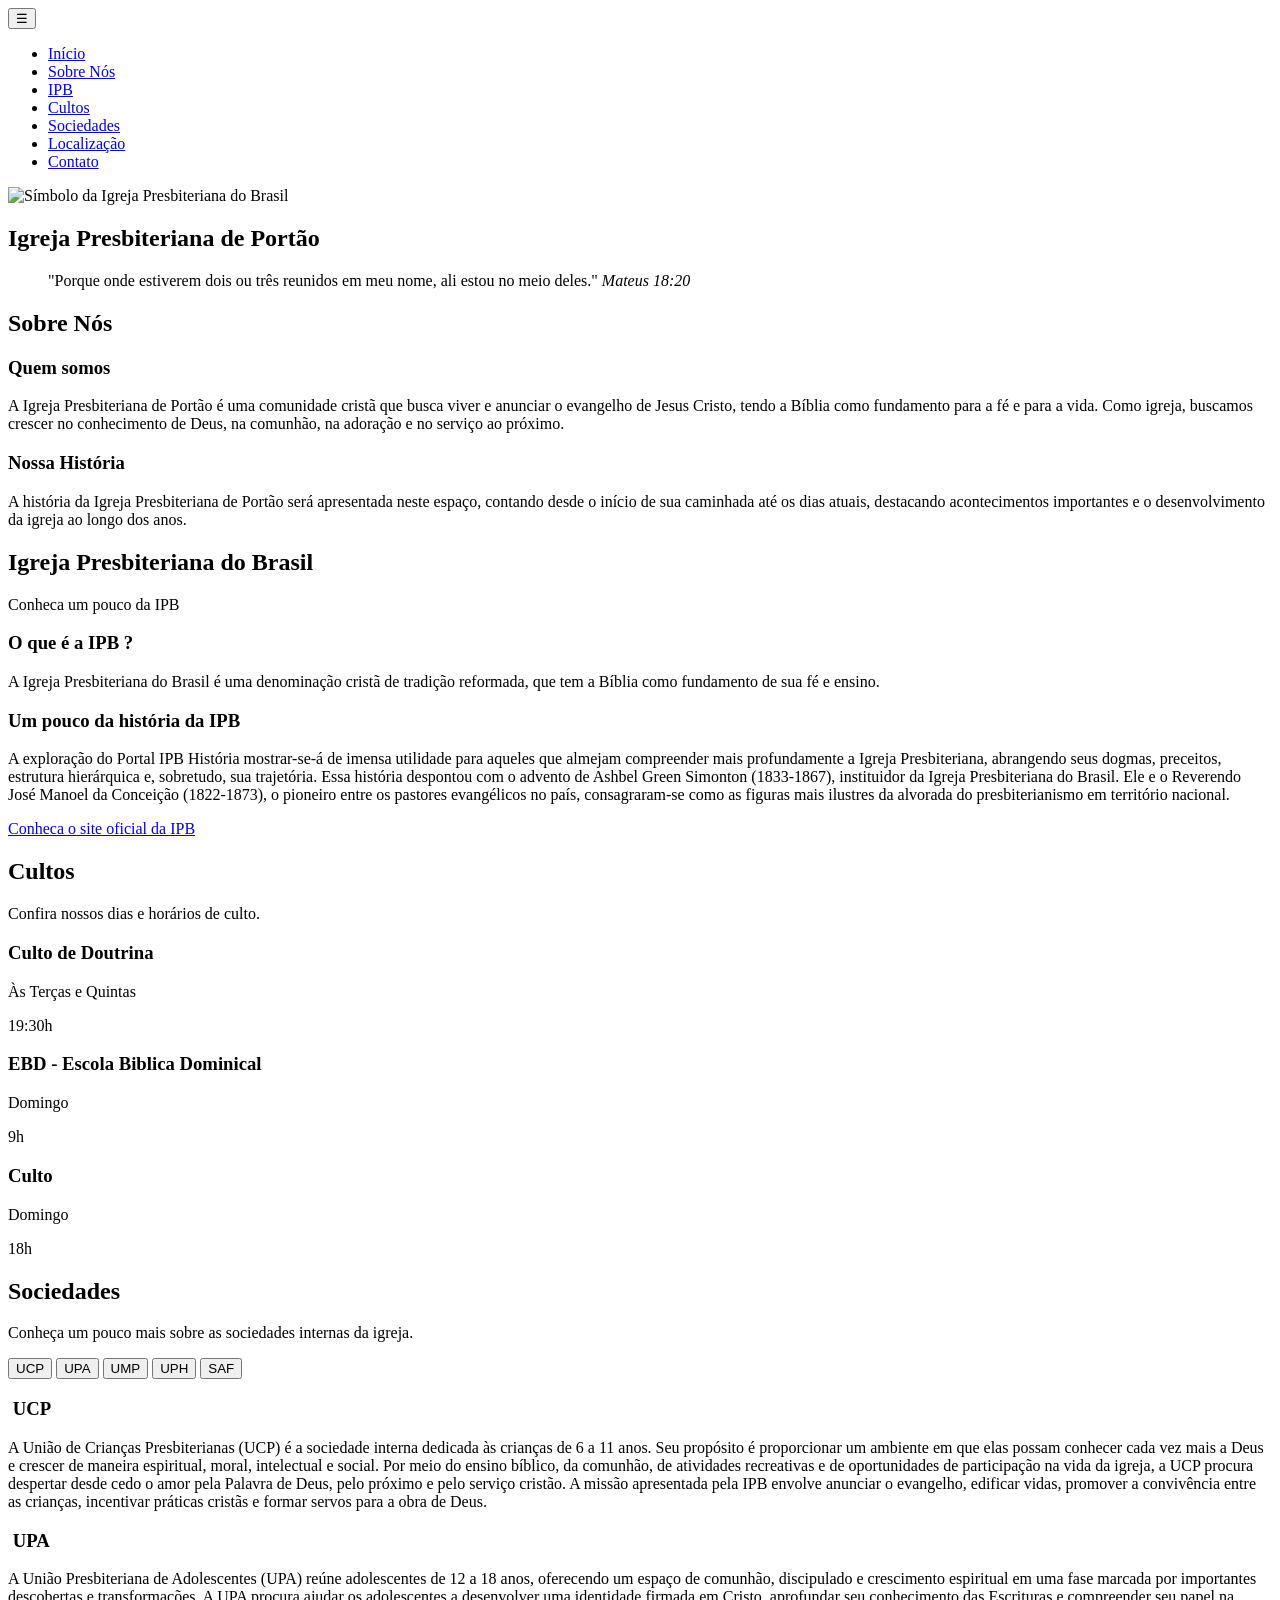
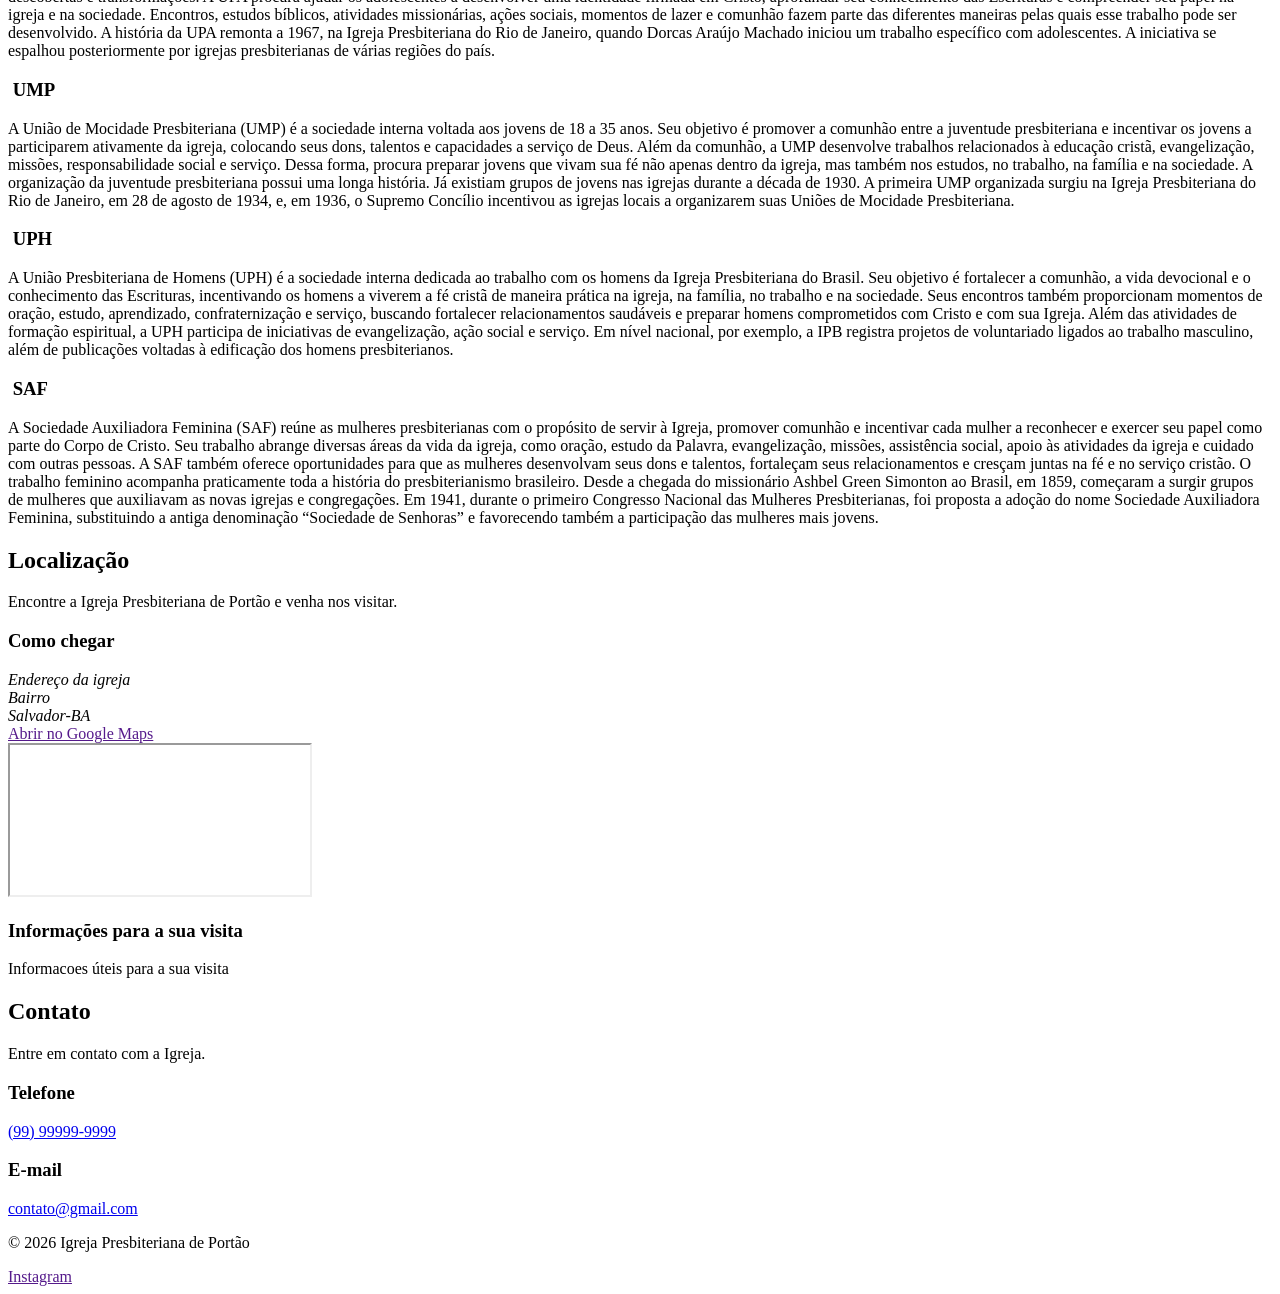
==== index.html @ c06012a5 "." ====
<!DOCTYPE html>
<html lang="pt-br">
<head>
    <meta charset="UTF-8">
    <meta name="viewport" content="width=device-width, initial-scale=1.0">
    <link rel="stylesheet" href="../css/style.css">

    <link rel="preconnect" href="https://fonts.googleapis.com">
    <link rel="preconnect" href="https://fonts.gstatic.com" crossorigin>

    <link href="https://fonts.googleapis.com/css2?family=Cormorant+Garamond:wght@500;600;700&family=Inter:wght@400;500;600&display=swap" rel="stylesheet">

    <title>Igreja Presbiteriana de Portão</title>
</head>
<body>

    <!--Cabecalho-->

    <header>
        <button class="menu-mobile" aria-label="Abrir menu">
            ☰
        </button>
        <nav id="navbar">
            <ul>
                <li><a href="#inicio">Início</a></li>
                <li><a href="#sobrenos">Sobre Nós</a></li>
                <li><a href="#ipb">IPB</a></li>
                <li><a href="#cultos">Cultos</a></li>
                <li><a href="#sociedades">Sociedades</a></li>
                <li><a href="#localizacao">Localização</a></li>
                <!-- <li><a href="#redes-sociais">Redes Sociais</a></li> -->
                <li><a href="#contato">Contato</a></li>
            </ul>
        </nav>
    </header>
    
    <!--Conteudo Principal-->

    <main id="container-master">

        <!--HOME-->

        <section id="inicio">
            <img class="simbolo-ipb" src="../assets/sarca-presbiteriana.png" alt="Símbolo da Igreja Presbiteriana do Brasil">
            <h1>Igreja Presbiteriana de Portão</h1>
            <blockquote>
                "Porque onde estiverem dois ou três reunidos em meu nome,
                    ali estou no meio deles."
                    <cite>Mateus 18:20</cite>
            </blockquote>
        </section>

        <!--Sobre a Igreja-->

        <section id="sobrenos">
            <h2>Sobre Nós</h2>
            
            <div class="quem-somos">
                <h3>Quem somos</h3>
                <p>A Igreja Presbiteriana de Portão é uma comunidade cristã que busca
            viver e anunciar o evangelho de Jesus Cristo, tendo a Bíblia como
            fundamento para a fé e para a vida. Como igreja, buscamos crescer
            no conhecimento de Deus, na comunhão, na adoração e no serviço ao próximo.</p>
            </div>

            <div class="nossa-historia">
                <h3>Nossa História</h3>
                <p>A história da Igreja Presbiteriana de Portão será apresentada neste espaço,
            contando desde o início de sua caminhada até os dias atuais, destacando
            acontecimentos importantes e o desenvolvimento da igreja ao longo dos anos.</p>
            </div>

        </section>

        <!--IPB-->
        
        <section id="ipb">
            <h2>Igreja Presbiteriana do Brasil</h2>
            
            <div class="introducaoipb">
                <p>Conheca um pouco da IPB</p>
            </div>

            <div class="containeripb">
                <div>
                    <h3>O que é a IPB ?</h3>

                    <p>A Igreja Presbiteriana do Brasil é uma denominação cristã
                de tradição reformada, que tem a Bíblia como fundamento
                de sua fé e ensino.</p>
                </div>

                <div>
                    <h3>Um pouco da história da IPB</h3>

                    <p>A exploração do Portal IPB História mostrar-se-á de imensa utilidade para aqueles que almejam compreender mais profundamente a Igreja Presbiteriana, abrangendo seus dogmas, preceitos, estrutura hierárquica e, sobretudo, sua trajetória. Essa história despontou com o advento de Ashbel Green Simonton (1833-1867), instituidor da Igreja Presbiteriana do Brasil. Ele e o Reverendo José Manoel da Conceição (1822-1873), o pioneiro entre os pastores evangélicos no país, consagraram-se como as figuras mais ilustres da alvorada do presbiterianismo em território nacional.</p>
                </div>
            </div>

            <a class="linkipb" href="https://www.ipb.org.br/" target="_blank">
                Conheca o site oficial da IPB
            </a>
            
        </section>

        <!--Cultos-->

        <section id="cultos">
            <h2>Cultos</h2>

            <p>Confira nossos dias e horários de culto.</p>

            <div class="containercards">
                
                <article>
                    <h3>Culto de Doutrina</h3>
                    <p>Às Terças e Quintas</p>
                    <p>19:30h</p>
                </article>
                
                <article>
                    <h3>EBD - Escola Biblica Dominical</h3>
                    <p>Domingo</p>
                    <p>9h</p>
                </article>
                
                <article>
                    <h3>Culto </h3>
                    <p>Domingo</p>
                    <p>18h</p>
                </article>
            </div>
        </section>
               
        <!--Sociedades-->
        
        <section id="sociedades">

    <div class="sociedades-fundo" aria-hidden="true"></div>

    <div class="sociedades-interface">

        <h2>Sociedades</h2>
        <p>Conheça um pouco mais sobre as sociedades internas da igreja.</p>

        <div class="menu-sociedades">

            <button
                type="button"
                class="aba-sociedade ativo"
                data-sociedade="ucp"
                data-imagem="../assets/sociedades/ucp.jpg">
                UCP
            </button>

            <button
                type="button"
                class="aba-sociedade"
                data-sociedade="upa"
                data-imagem="../assets/sociedades/upa.jpg">
                UPA
            </button>

            <button
                type="button"
                class="aba-sociedade"
                data-sociedade="ump"
                data-imagem="../assets/sociedades/ump.jpg">
                UMP
            </button>

            <button
                type="button"
                class="aba-sociedade"
                data-sociedade="uph"
                data-imagem="../assets/sociedades/uph.jpg">
                UPH
            </button>

            <button
                type="button"
                class="aba-sociedade"
                data-sociedade="saf"
                data-imagem="../assets/sociedades/saf.jpg">
                SAF
            </button>

        </div>

        <div class="containersociedades">

            <article class="conteudo-sociedade ativo" id="ucp">
                <h3 class="titulo-sociedade">
                    <img src="../assets/logoucp.jpg" alt="">
                    UCP
                </h3>

                <p>
                    A União de Crianças Presbiterianas (UCP) é a sociedade interna dedicada às crianças de 6 a 11 anos. Seu propósito é proporcionar um ambiente em que elas possam conhecer cada vez mais a Deus e crescer de maneira espiritual, moral, intelectual e social.

                    Por meio do ensino bíblico, da comunhão, de atividades recreativas e de oportunidades de participação na vida da igreja, a UCP procura despertar desde cedo o amor pela Palavra de Deus, pelo próximo e pelo serviço cristão. A missão apresentada pela IPB envolve anunciar o evangelho, edificar vidas, promover a convivência entre as crianças, incentivar práticas cristãs e formar servos para a obra de Deus.
                </p>
            </article>

            <article class="conteudo-sociedade" id="upa">
                <h3 class="titulo-sociedade">
                    <img src="../assets/UPA-Logotipo-Oficial.png" alt="">
                    UPA
                </h3>

                <p>
                    A União Presbiteriana de Adolescentes (UPA) reúne adolescentes de 12 a 18 anos, oferecendo um espaço de comunhão, discipulado e crescimento espiritual em uma fase marcada por importantes descobertas e transformações.

                    A UPA procura ajudar os adolescentes a desenvolver uma identidade firmada em Cristo, aprofundar seu conhecimento das Escrituras e compreender seu papel na igreja e na sociedade. Encontros, estudos bíblicos, atividades missionárias, ações sociais, momentos de lazer e comunhão fazem parte das diferentes maneiras pelas quais esse trabalho pode ser desenvolvido.

                    A história da UPA remonta a 1967, na Igreja Presbiteriana do Rio de Janeiro, quando Dorcas Araújo Machado iniciou um trabalho específico com adolescentes. A iniciativa se espalhou posteriormente por igrejas presbiterianas de várias regiões do país.
                </p>
            </article>

            <article class="conteudo-sociedade" id="ump">
                <h3 class="titulo-sociedade">
                    <img src="../assets/iconeump.png" alt="">
                    UMP
                </h3>

                <p>
                    A União de Mocidade Presbiteriana (UMP) é a sociedade interna voltada aos jovens de 18 a 35 anos. Seu objetivo é promover a comunhão entre a juventude presbiteriana e incentivar os jovens a participarem ativamente da igreja, colocando seus dons, talentos e capacidades a serviço de Deus.

                    Além da comunhão, a UMP desenvolve trabalhos relacionados à educação cristã, evangelização, missões, responsabilidade social e serviço. Dessa forma, procura preparar jovens que vivam sua fé não apenas dentro da igreja, mas também nos estudos, no trabalho, na família e na sociedade.

                    A organização da juventude presbiteriana possui uma longa história. Já existiam grupos de jovens nas igrejas durante a década de 1930. A primeira UMP organizada surgiu na Igreja Presbiteriana do Rio de Janeiro, em 28 de agosto de 1934, e, em 1936, o Supremo Concílio incentivou as igrejas locais a organizarem suas Uniões de Mocidade Presbiteriana.
                </p>
            </article>

            <article class="conteudo-sociedade" id="uph">
                <h3 class="titulo-sociedade">
                    <img src="../assets/iconeuph.png" alt="">
                    UPH
                </h3>

                <p>
                    A União Presbiteriana de Homens (UPH) é a sociedade interna dedicada ao trabalho com os homens da Igreja Presbiteriana do Brasil.

                    Seu objetivo é fortalecer a comunhão, a vida devocional e o conhecimento das Escrituras, incentivando os homens a viverem a fé cristã de maneira prática na igreja, na família, no trabalho e na sociedade. Seus encontros também proporcionam momentos de oração, estudo, aprendizado, confraternização e serviço, buscando fortalecer relacionamentos saudáveis e preparar homens comprometidos com Cristo e com sua Igreja.

                    Além das atividades de formação espiritual, a UPH participa de iniciativas de evangelização, ação social e serviço. Em nível nacional, por exemplo, a IPB registra projetos de voluntariado ligados ao trabalho masculino, além de publicações voltadas à edificação dos homens presbiterianos.
                </p>
            </article>

            <article class="conteudo-sociedade" id="saf">
                <h3 class="titulo-sociedade">
                    <img src="../assets/iconesaf.png" alt="">
                    SAF
                </h3>

                <p>
                    A Sociedade Auxiliadora Feminina (SAF) reúne as mulheres presbiterianas com o propósito de servir à Igreja, promover comunhão e incentivar cada mulher a reconhecer e exercer seu papel como parte do Corpo de Cristo.

                    Seu trabalho abrange diversas áreas da vida da igreja, como oração, estudo da Palavra, evangelização, missões, assistência social, apoio às atividades da igreja e cuidado com outras pessoas. A SAF também oferece oportunidades para que as mulheres desenvolvam seus dons e talentos, fortaleçam seus relacionamentos e cresçam juntas na fé e no serviço cristão.

                    O trabalho feminino acompanha praticamente toda a história do presbiterianismo brasileiro. Desde a chegada do missionário Ashbel Green Simonton ao Brasil, em 1859, começaram a surgir grupos de mulheres que auxiliavam as novas igrejas e congregações. Em 1941, durante o primeiro Congresso Nacional das Mulheres Presbiterianas, foi proposta a adoção do nome Sociedade Auxiliadora Feminina, substituindo a antiga denominação “Sociedade de Senhoras” e favorecendo também a participação das mulheres mais jovens.
                </p>
            </article>

        </div>

    </div>

</section>
        
        

        <!--Localizacao-->

        <section id="localizacao">
            <h2>Localização</h2>

            <p>Encontre a Igreja Presbiteriana de Portão e venha nos visitar.</p>

            <div class="containerlocalizacao">

                <div class="informacoeslocalizacao">
                    <h3>Como chegar</h3>

                    <address>
                        Endereço da igreja <br>
                        Bairro <br>
                        Salvador-BA
                    </address>

                    <a href="" target="_blank">
                        Abrir no Google Maps
                    </a>
                </div>    

                <div class="mapa">
                    <iframe 
                        src="" 
                        loading="lazy">

                    </iframe>
                </div>

            </div>


                <div class="informacoesvisita">
                    <h3>Informações para a sua visita</h3>

                    <p>Informacoes úteis para a sua visita</p>
                </div>

        </section>

        <!--Contato-->

        <section id="contato">
            <h2>Contato</h2>

            <p>Entre em contato com a Igreja.</p>

            <div class="containercontato">

                <div class="telefone">

                    <h3>Telefone</h3>
                    <a href="tel+5571999999999">
                        (99) 99999-9999
                    </a>
                
                </div>
                
                <div class="email">
                    
                    <h3>E-mail</h3>
                    <a href="mailto:contato@gmail.com">
                        contato@gmail.com
                    </a>
                
                </div>
            
            </div>

        </section>

    </main>

    <!--Rodape-->

    <footer>
        <p>&copy; 2026 Igreja Presbiteriana de Portão</p>

        <div class="redessociais">
            <a href="" target="_blank">Instagram</a>
        </div>

    </footer>

    <script src="../js/script.js"></script>

</body>
</html>
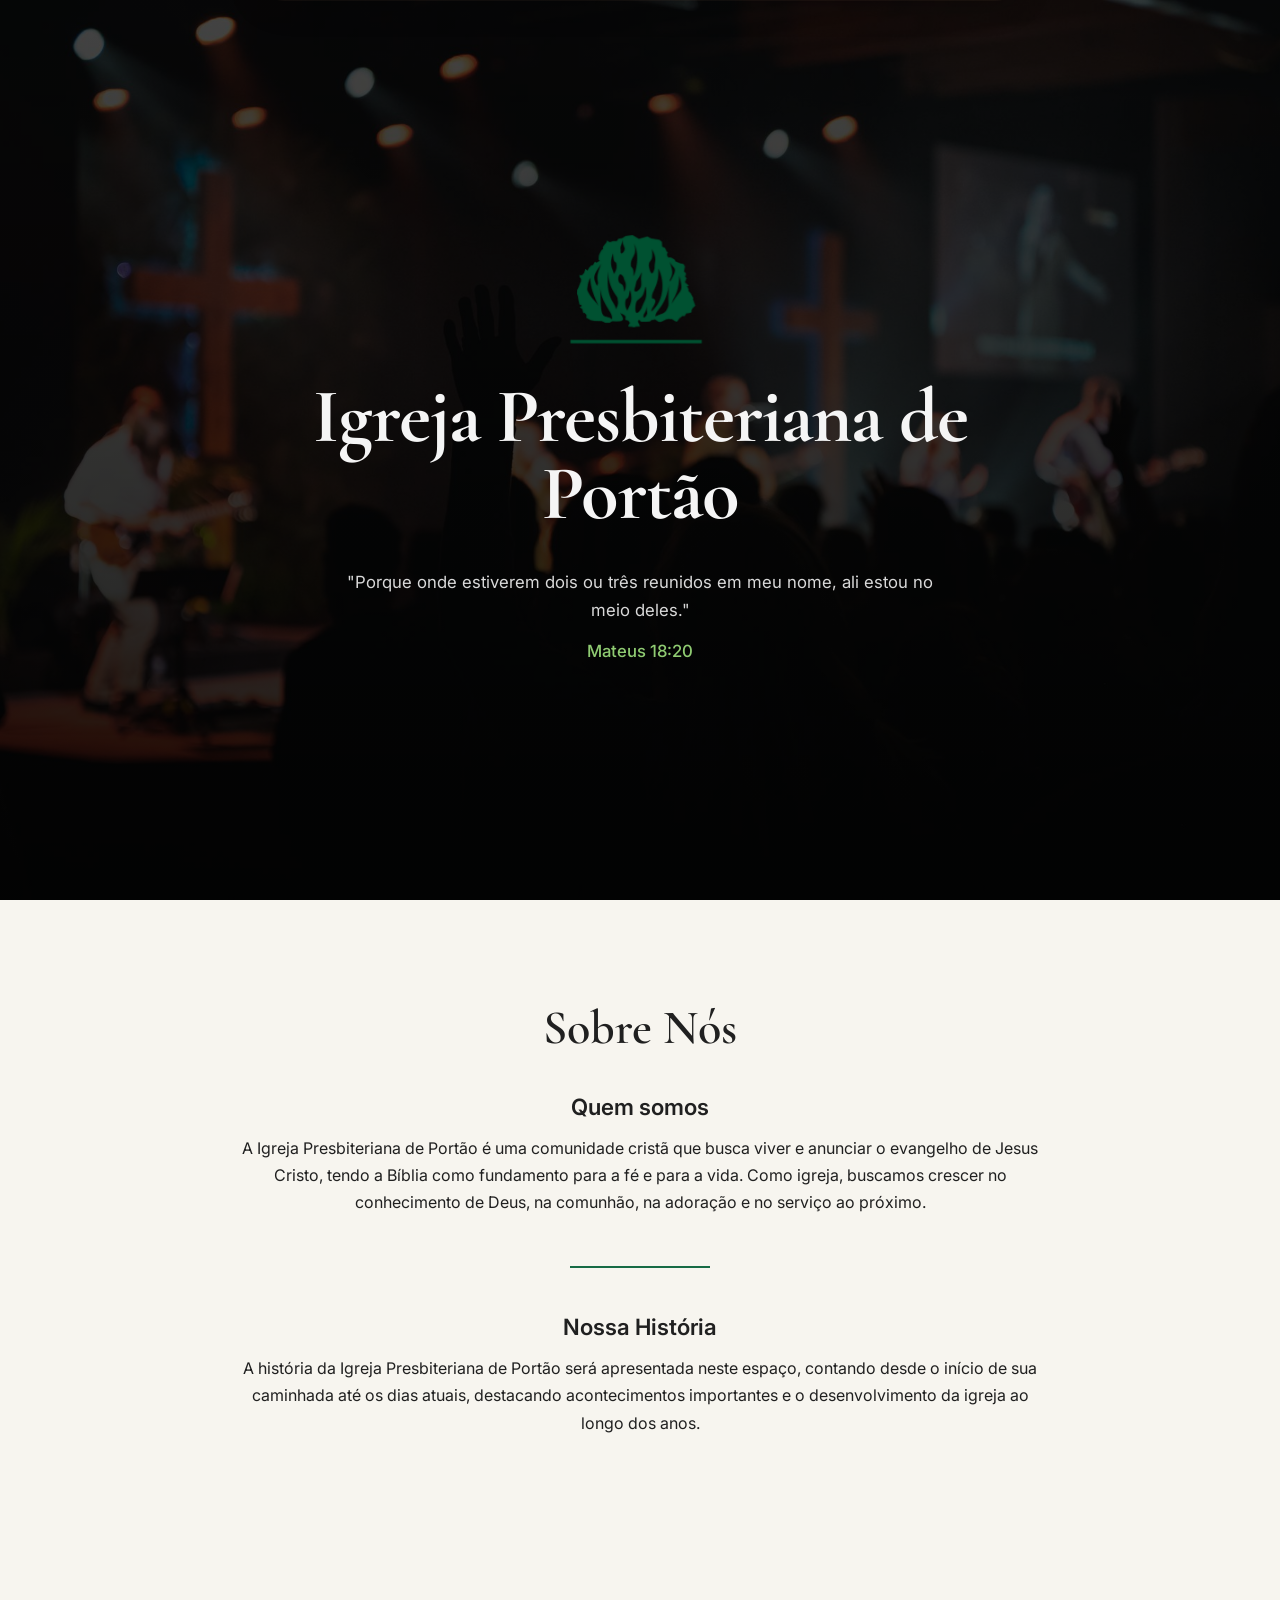
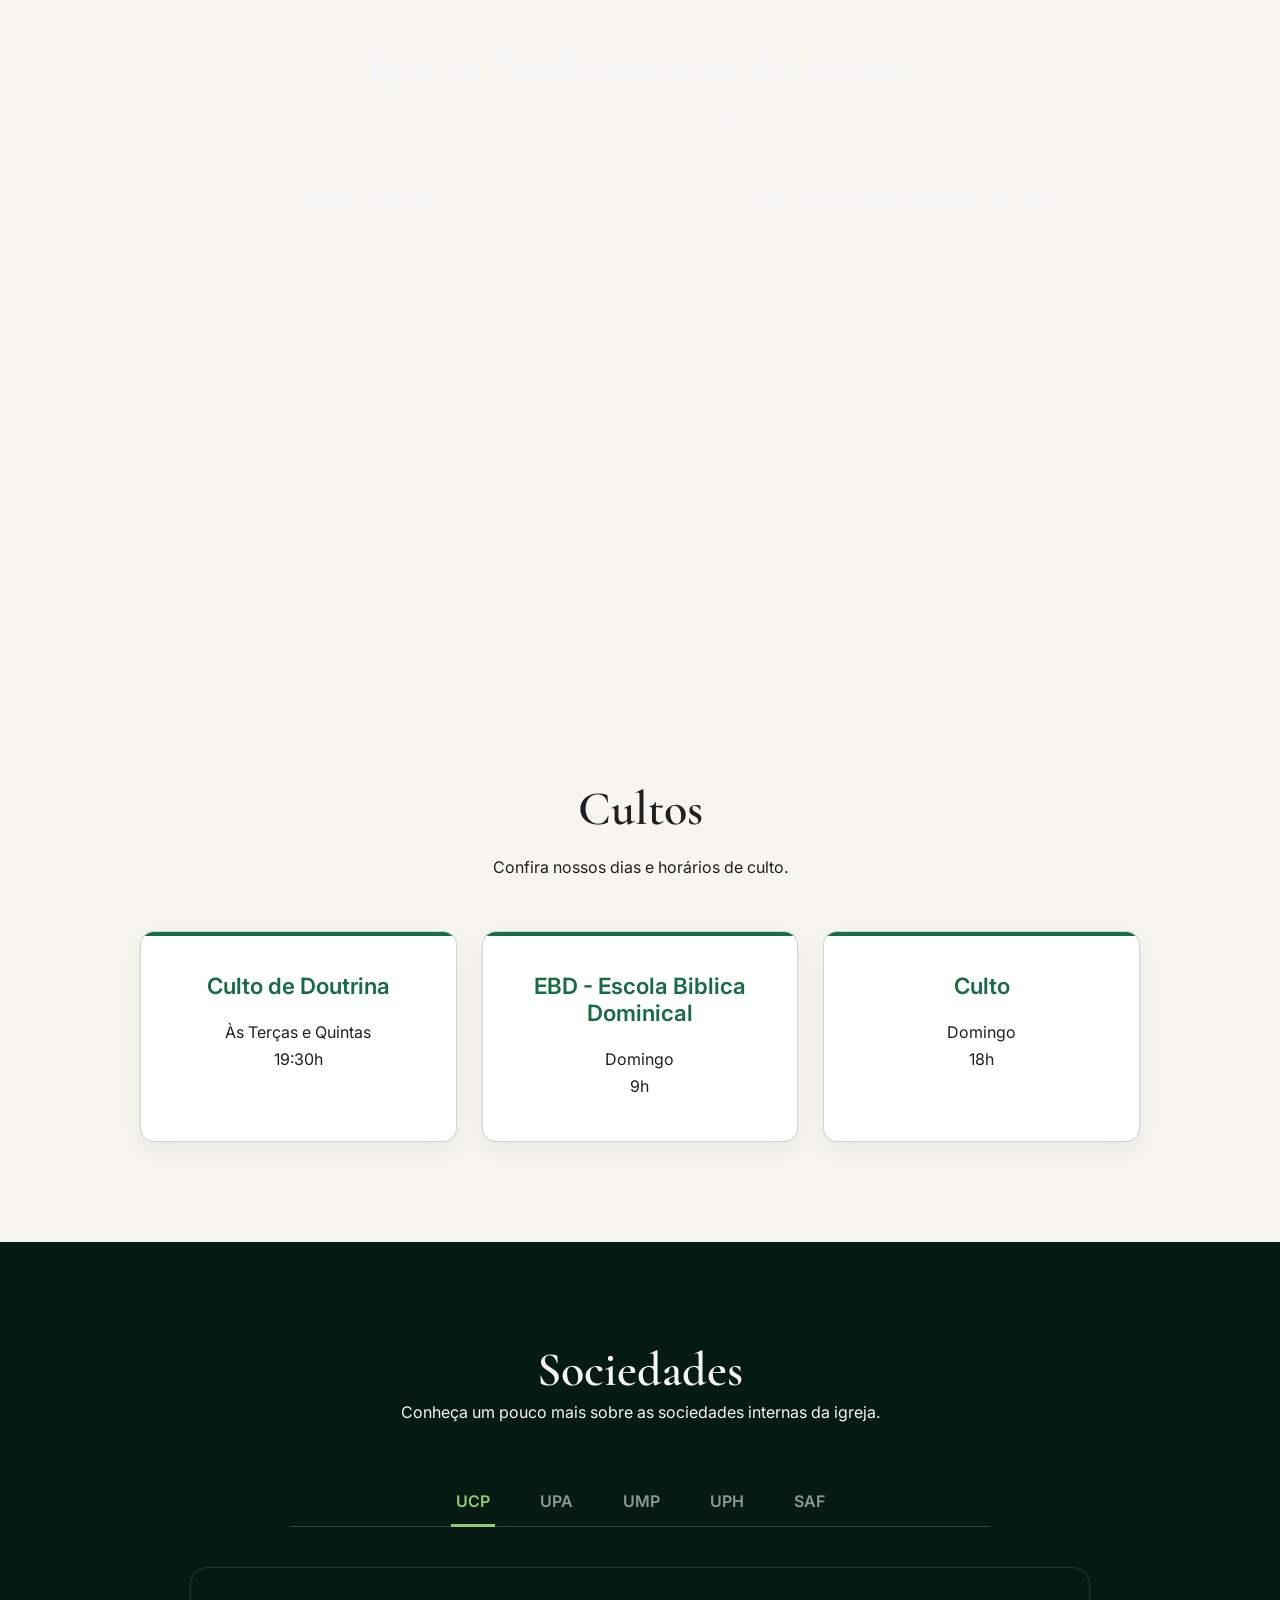
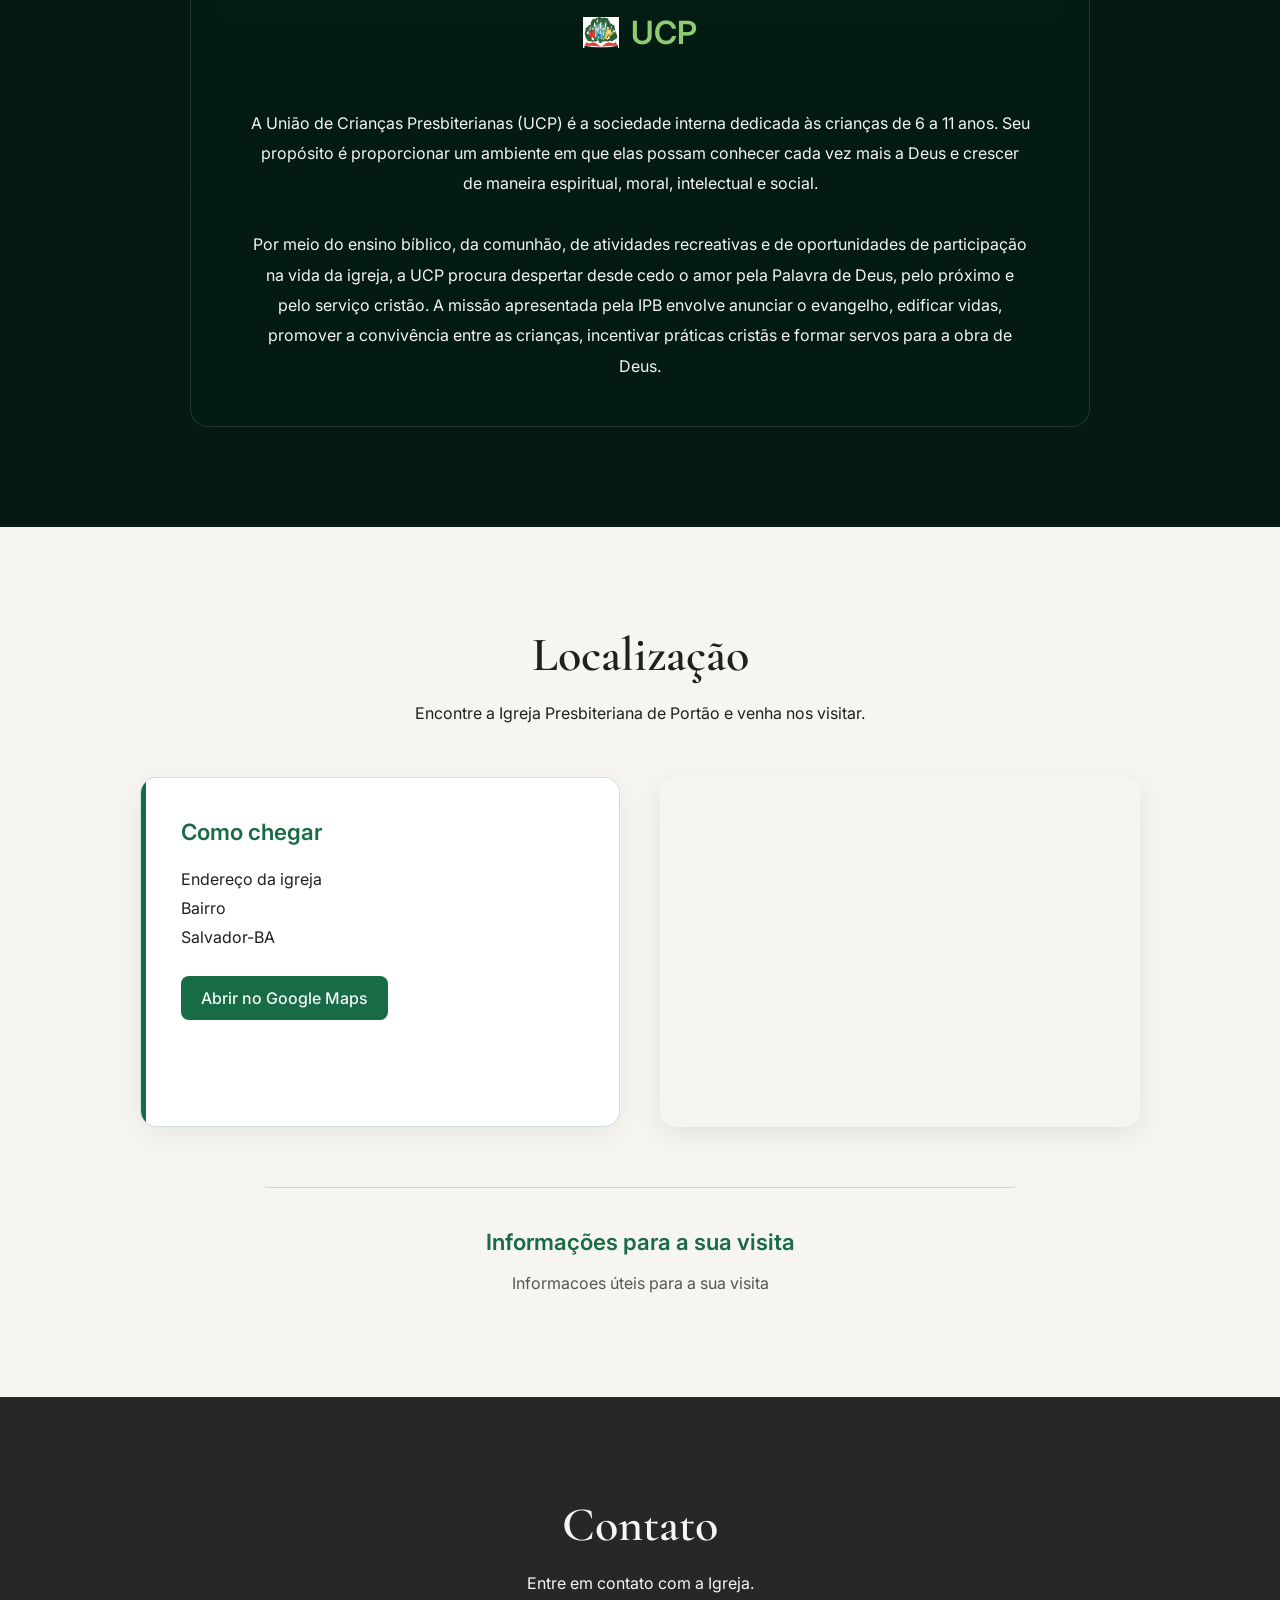
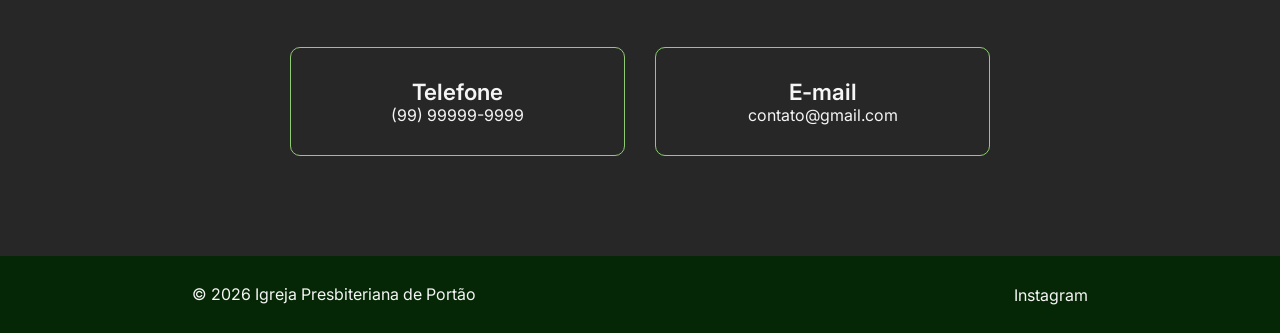
==== commit 47ecba28: "Mudei o index de posicao" ====
--- a/index.html
+++ b/index.html
@@ -3,7 +3,7 @@
 <head>
     <meta charset="UTF-8">
     <meta name="viewport" content="width=device-width, initial-scale=1.0">
-    <link rel="stylesheet" href="../css/style.css">
+    <link rel="stylesheet" href="./Web/css/style.css">
 
     <link rel="preconnect" href="https://fonts.googleapis.com">
     <link rel="preconnect" href="https://fonts.gstatic.com" crossorigin>
@@ -41,7 +41,7 @@
         <!--HOME-->
 
         <section id="inicio">
-            <img class="simbolo-ipb" src="../assets/sarca-presbiteriana.png" alt="Símbolo da Igreja Presbiteriana do Brasil">
+            <img class="simbolo-ipb" src="./Web/assets/sarca-presbiteriana.png" alt="Símbolo da Igreja Presbiteriana do Brasil">
             <h1>Igreja Presbiteriana de Portão</h1>
             <blockquote>
                 "Porque onde estiverem dois ou três reunidos em meu nome,
@@ -191,7 +191,7 @@
 
             <article class="conteudo-sociedade ativo" id="ucp">
                 <h3 class="titulo-sociedade">
-                    <img src="../assets/logoucp.jpg" alt="">
+                    <img src="./Web/assets/iconeucp.jpg" alt="">
                     UCP
                 </h3>
 
@@ -204,7 +204,7 @@
 
             <article class="conteudo-sociedade" id="upa">
                 <h3 class="titulo-sociedade">
-                    <img src="../assets/UPA-Logotipo-Oficial.png" alt="">
+                    <img src="./Web/assets/UPA-Logotipo-Oficial.png" alt="">
                     UPA
                 </h3>
 
@@ -219,7 +219,7 @@
 
             <article class="conteudo-sociedade" id="ump">
                 <h3 class="titulo-sociedade">
-                    <img src="../assets/iconeump.png" alt="">
+                    <img src="./Web/assets/iconeump.png" alt="">
                     UMP
                 </h3>
 
@@ -234,7 +234,7 @@
 
             <article class="conteudo-sociedade" id="uph">
                 <h3 class="titulo-sociedade">
-                    <img src="../assets/iconeuph.png" alt="">
+                    <img src="./Web/assets/iconeuph.png" alt="">
                     UPH
                 </h3>
 
@@ -249,7 +249,7 @@
 
             <article class="conteudo-sociedade" id="saf">
                 <h3 class="titulo-sociedade">
-                    <img src="../assets/iconesaf.png" alt="">
+                    <img src="./Web/assets/iconesaf.png" alt="">
                     SAF
                 </h3>
 
@@ -356,7 +356,7 @@
 
     </footer>
 
-    <script src="../js/script.js"></script>
+    <script src="./Web/js/script.js"></script>
 
 </body>
 </html>
--- a/Web/css/style.css
+++ b/Web/css/style.css
@@ -0,0 +1,1022 @@
+/*************************************************
+    CONFIGURAÇÕES GERAIS
+*************************************************/
+
+* {
+    margin: 0;
+    padding: 0;
+    box-sizing: border-box;
+}
+
+:root {
+    --cor-fundo-escuro: #0D211A;
+    --cor-principal: #176B45;
+    --cor-destaque: #8FCB72;
+    --cor-fundo-claro: #F7F5EF;
+    --cor-texto-escuro: #202020;
+    --cor-texto-claro: #F5F5F5;
+
+    --fonte-titulo: "Cormorant Garamond", serif;
+    --fonte-texto: "Inter", sans-serif;
+}
+
+html {
+    scroll-behavior: smooth;
+}
+
+body {
+    font-family: var(--fonte-texto);
+    background-color: var(--cor-fundo-claro);
+}
+
+h1,
+h2 {
+    font-family: var(--fonte-titulo);
+}
+
+h1 {
+    font-size: 4rem;
+    font-weight: 700;
+    line-height: 1.1;
+}
+
+h2 {
+    font-size: 3rem;
+    font-weight: 600;
+    line-height: 1.2;
+}
+
+h3 {
+    font-family: var(--fonte-texto);
+    font-size: 1.4rem;
+    font-weight: 600;
+}
+
+p,
+address {
+    font-size: 1rem;
+    line-height: 1.7;
+}
+
+section {
+    padding: 100px 20px;
+    scroll-margin-top: 80px;
+}
+
+section > h2 {
+    margin-bottom: 15px;
+}
+
+section > h2 + p {
+    max-width: 700px;
+    margin: 0 auto;
+}
+
+
+/*************************************************
+    HEADER
+*************************************************/
+
+.menu-mobile {
+    display: none;
+}
+
+header {
+    display: flex;
+    align-items: center;
+    justify-content: center;
+    position: fixed;
+    top: 0.2rem;
+    width: 100%;
+    z-index: 1000;
+    background-color: transparent;
+    transform: translateY(-105%);
+    transition: transform 0.4s ease;
+}
+
+header.visivel {
+    transform: translateY(0);
+}
+
+#navbar {
+    width: fit-content;
+    min-width: 60%;
+    padding: 18px 35px;
+    background-color: #593E2E;
+    border: 1px solid rgba(255, 255, 255, 0.08);
+    border-radius: 2rem;
+    box-shadow: 0 8px 30px rgba(0, 0, 0, 0.18);
+    backdrop-filter: blur(10px);
+    -webkit-backdrop-filter: blur(10px);
+}
+
+#navbar ul {
+    width: 100%;
+    display: flex;
+    justify-content: center;
+    gap: 28px;
+    list-style: none;
+}
+
+#navbar a {
+    position: relative;
+    color: rgba(255, 255, 255, 0.82);
+    text-decoration: none;
+    font-size: 0.95rem;
+    font-weight: 500;
+    transition: color 0.3s ease;
+}
+
+#navbar a:hover {
+    color: var(--cor-texto-claro);
+}
+
+#navbar a::after {
+    content: "";
+    position: absolute;
+    left: 50%;
+    bottom: -6px;
+    width: 0;
+    height: 3px;
+    background-color: black;
+    transform: translateX(-50%);
+    transition: width 0.3s ease;
+}
+
+#navbar a:hover::after {
+    width: 100%;
+}
+
+#navbar a.ativo {
+    color: var(--cor-texto-claro);
+}
+
+#navbar a.ativo::after {
+    width: 100%;
+}
+
+
+/*************************************************
+    HOME / HERO
+*************************************************/
+
+#inicio {
+    height: 100vh;
+    background-image:
+        linear-gradient(
+            rgba(0, 0, 0, 0.72),
+            rgba(0, 0, 0, 0.88)
+        ),
+        url(../assets/imagehome.jpg);
+
+    background-size: cover;
+    background-position: center;
+    display: flex;
+    flex-direction: column;
+    align-items: center;
+    justify-content: center;
+    padding: 20px;
+    text-align: center;
+    color: var(--cor-texto-claro);
+    overflow: hidden;
+}
+
+.simbolo-ipb {
+    width: 180px;
+    height: auto;
+    margin-bottom: 25px;
+    opacity: 0;
+    animation: entrarHero 0.8s ease forwards;
+}
+
+#inicio h1 {
+    max-width: 800px;
+    margin: 0;
+    font-size: clamp(3rem, 6vw, 5rem);
+    line-height: 1;
+    letter-spacing: -1px; 
+}
+
+#inicio blockquote {
+    max-width: 620px;
+    margin-top: 35px;
+    font-size: 1.05rem;
+    line-height: 1.7;
+    color: rgba(255, 255, 255, 0.85);
+}
+
+#inicio cite {
+    display: block;
+    margin-top: 12px;
+    color: var(--cor-destaque);
+    font-style: normal;
+    font-weight: 500;
+}
+
+.simbolo-ipb {
+    animation: entrarHero 0.8s ease forwards;
+}
+
+#inicio h1 {
+    opacity: 0;
+    animation: entrarHero 0.8s ease 0.2s forwards;
+}
+
+#inicio blockquote {
+    opacity: 0;
+    animation: entrarHero 0.8s ease 0.4s forwards;
+}
+
+/*************************************************
+    SOBRE NÓS
+*************************************************/
+
+#sobrenos {
+    background-color: var(--cor-fundo-claro);
+    color: var(--cor-texto-escuro);
+    text-align: center;
+}
+
+#sobrenos h2 {
+    margin-bottom: 35px;
+}
+
+#sobrenos h3 {
+    margin-bottom: 15px;
+}
+
+#sobrenos p {
+    max-width: 800px;
+    margin: 0 auto;
+}
+
+.quem-somos,
+.nossa-historia {
+    max-width: 800px;
+    margin: 0 auto;
+}
+
+.nossa-historia {
+    margin-top: 50px;
+}
+
+.nossa-historia::before {
+    content: "";
+    display: block;
+    width: min(140px, 35%);
+    height: 2px;
+    margin: 0 auto 45px;
+    background-color: var(--cor-principal);
+}
+
+
+
+/*************************************************
+    IPB
+*************************************************/
+
+#ipb {
+    background-image:
+        linear-gradient(
+            rgba(13, 33, 26, 0.75),
+            rgba(13, 33, 26, 0.85)
+        ),
+        url("../assets/Catedral_Presbiteriana_do_Rio_de_Janeiro_01.jpg");
+
+    background-size: cover;
+    background-position: center;
+    background-repeat: no-repeat;
+    background-attachment: fixed;
+    color: var(--cor-texto-claro);
+    text-align: center;
+}
+
+.introducaoipb {
+    max-width: 700px;
+    margin: 0 auto 50px;
+}
+
+.containeripb {
+    max-width: 1000px;
+    margin: 0 auto;
+    display: grid;
+    grid-template-columns: repeat(2, 1fr);
+    gap: 50px;
+}
+
+.linkipb {
+    display: inline-block;
+    margin-top: 50px;
+    padding: 12px 24px;
+    color: var(--cor-texto-claro);
+    text-decoration: none;
+    border: 1px solid var(--cor-texto-claro);
+    border-radius: 6px;
+    transition: 0.6s ease;
+}
+
+.linkipb:hover{
+    border-color: var(--cor-destaque);
+}
+
+
+/*************************************************
+    CULTOS
+*************************************************/
+
+#cultos {
+    background-color: var(--cor-fundo-claro);
+    color: var(--cor-texto-escuro);
+    text-align: center;
+}
+
+.containercards {
+    max-width: 1000px;
+    margin: 50px auto 0;
+    display: grid;
+    grid-template-columns: repeat(3, 1fr);
+    gap: 25px;
+}
+
+.containercards article {
+    position: relative;
+    padding: 40px 25px;
+    background-color: #ffffff;
+    border: 1px solid rgba(23, 107, 69, 0.25);
+    border-radius: 14px;
+    box-shadow: 0 8px 25px rgba(0, 0, 0, 0.06);
+    overflow: hidden;
+    transition: box-shadow 0.3s ease, border-color 0.3s ease;
+}
+
+.containercards article::before {
+    content: "";
+    position: absolute;
+    top: 0;
+    left: 0;
+    width: 100%;
+    height: 4px;
+    background-color: var(--cor-principal);
+}
+
+.containercards article:hover {
+    border-color: var(--cor-principal);
+    box-shadow: 0 12px 30px rgba(0, 0, 0, 0.10);
+}
+
+.containercards h3 {
+    margin-bottom: 20px;
+    color: var(--cor-principal);
+}
+
+
+/*************************************************
+    SOCIEDADES
+*************************************************/
+
+#sociedades {
+    position: relative;
+    overflow: hidden;
+    color: var(--cor-texto-claro);
+    text-align: center;
+    background-color: var(--cor-fundo-escuro);
+}
+
+.sociedades-fundo {
+    position: absolute;
+    inset: 0;
+    background-size: cover;
+    background-position: center;
+    transform: scale(1.05);
+    filter: blur(3px);
+    transition: opacity 0.65s ease, transform 1.1s ease;
+}
+
+.sociedades-fundo.trocando {
+    opacity: 0;
+    transform: scale(1.09);
+}
+
+#sociedades::after {
+    content: "";
+    position: absolute;
+    inset: 0;
+    background: linear-gradient(
+        rgba(4, 25, 18, 0.78),
+        rgba(4, 25, 18, 0.92)
+    );
+    z-index: 1;
+}
+
+.sociedades-interface {
+    position: relative;
+    z-index: 2;
+}
+
+.menu-sociedades {
+    max-width: 700px;
+    margin: 50px auto 0;
+    display: flex;
+    justify-content: center;
+    gap: 40px;
+    border-bottom: 1px solid rgba(255, 255, 255, 0.18);
+}
+
+.aba-sociedade {
+    position: relative;
+    padding: 15px 5px;
+    background: none;
+    border: none;
+    color: rgba(255, 255, 255, 0.55);
+    font-family: var(--fonte-texto);
+    font-size: 1rem;
+    font-weight: 600;
+    cursor: pointer;
+    transition: color 0.35s ease;
+}
+
+.aba-sociedade:hover {
+    color: var(--cor-texto-claro);
+}
+
+.aba-sociedade::after {
+    content: "";
+    position: absolute;
+    left: 50%;
+    bottom: -1px;
+    width: 0;
+    height: 3px;
+    background-color: var(--cor-destaque);
+    transform: translateX(-50%);
+    transition: width 0.35s ease;
+}
+
+.aba-sociedade.ativo {
+    color: var(--cor-destaque);
+}
+
+.aba-sociedade.ativo::after {
+    width: 100%;
+}
+
+.containersociedades {
+    max-width: 900px;
+    min-height: 350px;
+    margin: 40px auto 0;
+    padding: 45px 55px;
+    background-color: rgba(4, 30, 21, 0.55);
+    border: 1px solid rgba(255, 255, 255, 0.12);
+    border-radius: 18px;
+    backdrop-filter: blur(10px);
+    -webkit-backdrop-filter: blur(10px);
+    overflow: hidden;
+}
+
+.conteudo-sociedade {
+    display: none;
+}
+
+.conteudo-sociedade.ativo {
+    display: block;
+}
+
+.conteudo-sociedade h3 {
+    margin-bottom: 25px;
+    color: var(--cor-destaque);
+    font-size: 2rem;
+}
+
+.conteudo-sociedade p {
+    max-width: 780px;
+    margin: 0 auto;
+    line-height: 1.9;
+    white-space: pre-line;
+}
+
+.titulo-sociedade {
+    display: flex;
+    align-items: center;
+    justify-content: center;
+    gap: 12px;
+}
+
+.titulo-sociedade img {
+    width: 36px;
+    height: 36px;
+    object-fit: contain;
+}
+
+
+/*************************************************
+    ANIMAÇÕES SOCIEDADES
+*************************************************/
+
+/* Desktop - horizontal */
+
+.entrar-direita {
+    animation: entrarDireita 1s cubic-bezier(0.22, 1, 0.36, 1) forwards;
+}
+
+.entrar-esquerda {
+    animation: entrarEsquerda 1s cubic-bezier(0.22, 1, 0.36, 1) forwards;
+}
+
+.sair-esquerda {
+    animation: sairEsquerda 0.55s ease forwards;
+}
+
+.sair-direita {
+    animation: sairDireita 0.55s ease forwards;
+}
+
+
+/* Mobile - vertical */
+
+.entrar-baixo {
+    animation: entrarBaixo 1s cubic-bezier(0.22, 1, 0.36, 1) forwards;
+}
+
+.entrar-cima {
+    animation: entrarCima 1s cubic-bezier(0.22, 1, 0.36, 1) forwards;
+}
+
+.sair-cima {
+    animation: sairCima 0.55s ease forwards;
+}
+
+.sair-baixo {
+    animation: sairBaixo 0.55s ease forwards;
+}
+
+
+/*************************************************
+    LOCALIZAÇÃO
+*************************************************/
+
+#localizacao {
+    background-color: var(--cor-fundo-claro);
+    color: var(--cor-texto-escuro);
+    text-align: center;
+}
+
+.containerlocalizacao {
+    max-width: 1000px;
+    margin: 50px auto 0;
+    display: grid;
+    grid-template-columns: 1fr 1fr;
+    gap: 40px;
+}
+
+.informacoeslocalizacao {
+    position: relative;
+    padding: 40px;
+    text-align: left;
+    background-color: #ffffff;
+    border: 1px solid rgba(23, 107, 69, 0.2);
+    border-radius: 16px;
+    box-shadow: 0 8px 30px rgba(0, 0, 0, 0.06);
+    overflow: hidden;;
+}
+
+.informacoeslocalizacao::before {
+    content: "";
+    position: absolute;
+    top: 0;
+    left: 0;
+    width: 5px;
+    height: 100%;
+    background-color: var(--cor-principal);
+}
+
+.informacoeslocalizacao h3 {
+    margin-bottom: 20px;
+    color: var(--cor-principal);
+}
+
+.informacoeslocalizacao address {
+    margin-bottom: 25px;
+    font-style: normal;
+    line-height: 1.8;
+}
+
+.informacoeslocalizacao a {
+    display: inline-block;
+    padding: 12px 20px;
+    background-color: var(--cor-principal);
+    color: var(--cor-texto-claro);
+    text-decoration: none;
+    border-radius: 8px;
+    font-weight: 500;
+    transition: transform 0.3s ease, background-color 0.3s ease;
+}
+
+.informacoeslocalizacao a:hover {
+    transform: translateY(-2px);
+    background-color: var(--cor-fundo-escuro);
+}
+
+.mapa {
+    min-height: 350px;
+    border-radius: 16px;
+    overflow: hidden;
+    box-shadow: 0 8px 30px rgba(0, 0, 0, 0.08);
+}
+
+.mapa iframe {
+    display: block;
+    width: 100%;
+    height: 100%;
+    border: 0;
+    min-height: 350px;
+}
+
+.informacoesvisita {
+    max-width: 750px;
+    margin: 60px auto 0;
+    padding-top: 40px;
+    border-top: 1px solid rgba(23, 107, 69, 0.2);
+}
+
+.informacoesvisita h3 {
+    margin-bottom: 15px;
+    color: var(--cor-principal);
+}
+
+.informacoesvisita p {
+    color: rgba(32, 32, 32, 0.75);
+}
+
+
+/*************************************************
+    CONTATO
+*************************************************/
+
+#contato {
+    background-color: #272727;
+    color: var(--cor-texto-claro);
+    text-align: center;
+}
+
+.containercontato {
+    max-width: 700px;
+    margin: 50px auto 0;
+    display: grid;
+    grid-template-columns: repeat(2, 1fr);
+    gap: 30px;
+}
+
+.containercontato > div {
+    padding: 30px 20px;
+    border: 1px solid var(--cor-destaque);
+    border-radius: 10px;
+}
+
+.containercontato a {
+    color: var(--cor-texto-claro);
+    text-decoration: none;
+}
+
+
+/*************************************************
+    FOOTER
+*************************************************/
+
+footer {
+    display: flex;
+    align-items: center;
+    justify-content: space-between;
+    padding: 25px 15%;
+    background-color: rgb(5, 39, 5);
+    color: var(--cor-texto-claro);
+}
+
+.redessociais a {
+    color: var(--cor-texto-claro);
+    text-decoration: none;
+}
+
+
+/*************************************************
+    KEYFRAMES
+*************************************************/
+
+/* Desktop */
+
+/*HERO*/
+
+@keyframes entrarHero {
+    from {
+        opacity: 0;
+        transform: translateY(25px);
+    }
+
+    to {
+        opacity: 1;
+        transform: translateY(0);
+    }
+}
+
+@keyframes entrarDireita {
+    from {
+        opacity: 0;
+        transform: translateX(80px);
+    }
+
+    to {
+        opacity: 1;
+        transform: translateX(0);
+    }
+}
+
+@keyframes entrarEsquerda {
+    from {
+        opacity: 0;
+        transform: translateX(-80px);
+    }
+
+    to {
+        opacity: 1;
+        transform: translateX(0);
+    }
+}
+
+@keyframes sairEsquerda {
+    from {
+        opacity: 1;
+        transform: translateX(0);
+    }
+
+    to {
+        opacity: 0;
+        transform: translateX(-45px);
+    }
+}
+
+@keyframes sairDireita {
+    from {
+        opacity: 1;
+        transform: translateX(0);
+    }
+
+    to {
+        opacity: 0;
+        transform: translateX(45px);
+    }
+}
+
+
+/* Mobile */
+
+@keyframes entrarBaixo {
+    from {
+        opacity: 0;
+        transform: translateY(80px);
+    }
+
+    to {
+        opacity: 1;
+        transform: translateY(0);
+    }
+}
+
+@keyframes entrarCima {
+    from {
+        opacity: 0;
+        transform: translateY(-80px);
+    }
+
+    to {
+        opacity: 1;
+        transform: translateY(0);
+    }
+}
+
+@keyframes sairCima {
+    from {
+        opacity: 1;
+        transform: translateY(0);
+    }
+
+    to {
+        opacity: 0;
+        transform: translateY(-45px);
+    }
+}
+
+@keyframes sairBaixo {
+    from {
+        opacity: 1;
+        transform: translateY(0);
+    }
+
+    to {
+        opacity: 0;
+        transform: translateY(45px);
+    }
+}
+
+
+/*************************************************
+    RESPONSIVIDADE
+*************************************************/
+
+@media (max-width: 768px) {
+
+    h1 {
+        font-size: 2.7rem;
+    }
+
+    h2 {
+        font-size: 2.3rem;
+    }
+
+    h3 {
+        font-size: 1.25rem;
+    }
+
+    section {
+        padding: 70px 20px;
+    }
+
+    #inicio blockquote {
+        font-size: 1rem;
+    }
+
+
+    /*********** HEADER MOBILE ***************/
+
+    header {
+        justify-content: flex-end;
+        padding: 0 15px;
+        background-color: transparent;
+        z-index: 1000;
+    }
+
+    .menu-mobile {
+        display: block;
+        position: relative;
+        z-index: 1001;
+        padding: 10px 12px;
+        background-color: var(--cor-fundo-escuro);
+        color: var(--cor-texto-claro);
+        border: 1px solid rgba(255, 255, 255, 0.15);
+        border-radius: 8px;
+        font-size: 1.3rem;
+        cursor: pointer;
+    }
+
+    #navbar {
+        display: none;
+        position: absolute;
+        top: 60px;
+        right: 15px;
+        width: 220px;
+        padding: 20px;
+        z-index: 1002;
+    }
+
+    #navbar.aberto {
+        display: block;
+    }
+
+    #navbar ul {
+        flex-direction: column;
+        align-items: center;
+    }
+
+
+    /*********** GRIDS MOBILE ***************/
+
+    .containeripb,
+    .containercards,
+    .containerlocalizacao,
+    .containercontato {
+        grid-template-columns: 1fr;
+    }
+
+    .simbolo-ipb {
+        width: 150px;
+    }
+
+    #inicio blockquote {
+        max-width: 340px;
+        font-size: 0.95rem;
+        margin-top: 28px;
+    }
+
+    #inicio h1{
+        font-size: clamp(3rem, 11vw, 4rem);
+    }
+
+
+    
+
+
+    /*********** SOCIEDADES MOBILE ***************/
+
+
+    #sociedades{
+        padding-left: 12px;
+        padding-right: 12px;
+    }
+
+    .sociedades-interface {
+    display: grid;
+    grid-template-columns: 72px minmax(0, 1fr);
+    grid-template-areas:
+        "titulo titulo"
+        "introducao introducao"
+        "menu conteudo";
+    column-gap: 12px;
+}
+
+    .sociedades-interface > h2 {
+        grid-area: titulo;
+    }
+
+    .sociedades-interface > p {
+        grid-area: introducao;
+        max-width: 100%;
+    }
+    .menu-sociedades {
+        grid-area: menu;
+        width: 72px;
+        max-width: none;
+        margin: 40px 0 0;
+        display: flex;
+        flex-direction: column;
+        justify-content: flex-start;
+        align-items: stretch;
+        gap: 0;
+        border-bottom: none;
+        border-left: none;
+        border-right: 1px solid rgba(255, 255, 255, 0.18);
+        overflow: visible;
+    }
+
+    .aba-sociedade {
+        width: 100%;
+        padding: 14px 8px;
+        text-align: center;
+        flex-shrink: 0;
+        font-size: 0.95rem;
+    }
+
+    .aba-sociedade::after {
+        top: 0;
+        right: -2px;
+        bottom: auto;
+        left: auto;
+        width: 3px;
+        height: 0;
+        transform: none;
+        transition: height 0.35s ease;
+    }
+
+    .aba-sociedade.ativo::after {
+        width: 3px;
+        height: 100%;
+    }
+
+    .containersociedades {
+        grid-area: conteudo;
+        width: 100%;
+        min-width: 0;
+        min-height: 500px;
+        margin: 40px 0 0;
+        padding: 28px 14px;
+        border-radius: 16px;
+    }
+
+    .conteudo-sociedade h3 {
+        font-size: 1.7rem;
+    }
+
+    .conteudo-sociedade p {
+        font-size: 0.95rem;
+        line-height: 1.75;
+    }
+
+    .informacoeslocalizacao {
+        padding: 30px 25px;
+    }
+
+    .mapa,
+    .mapa iframe {
+        min-height: 300px;
+    }
+
+    .informacoesvisita {
+        margin-top: 45px;
+    }
+
+
+    /*********** FOOTER MOBILE ***************/
+
+    footer {
+        flex-direction: column;
+        gap: 15px;
+        padding: 25px 20px;
+        text-align: center;
+    }
+}
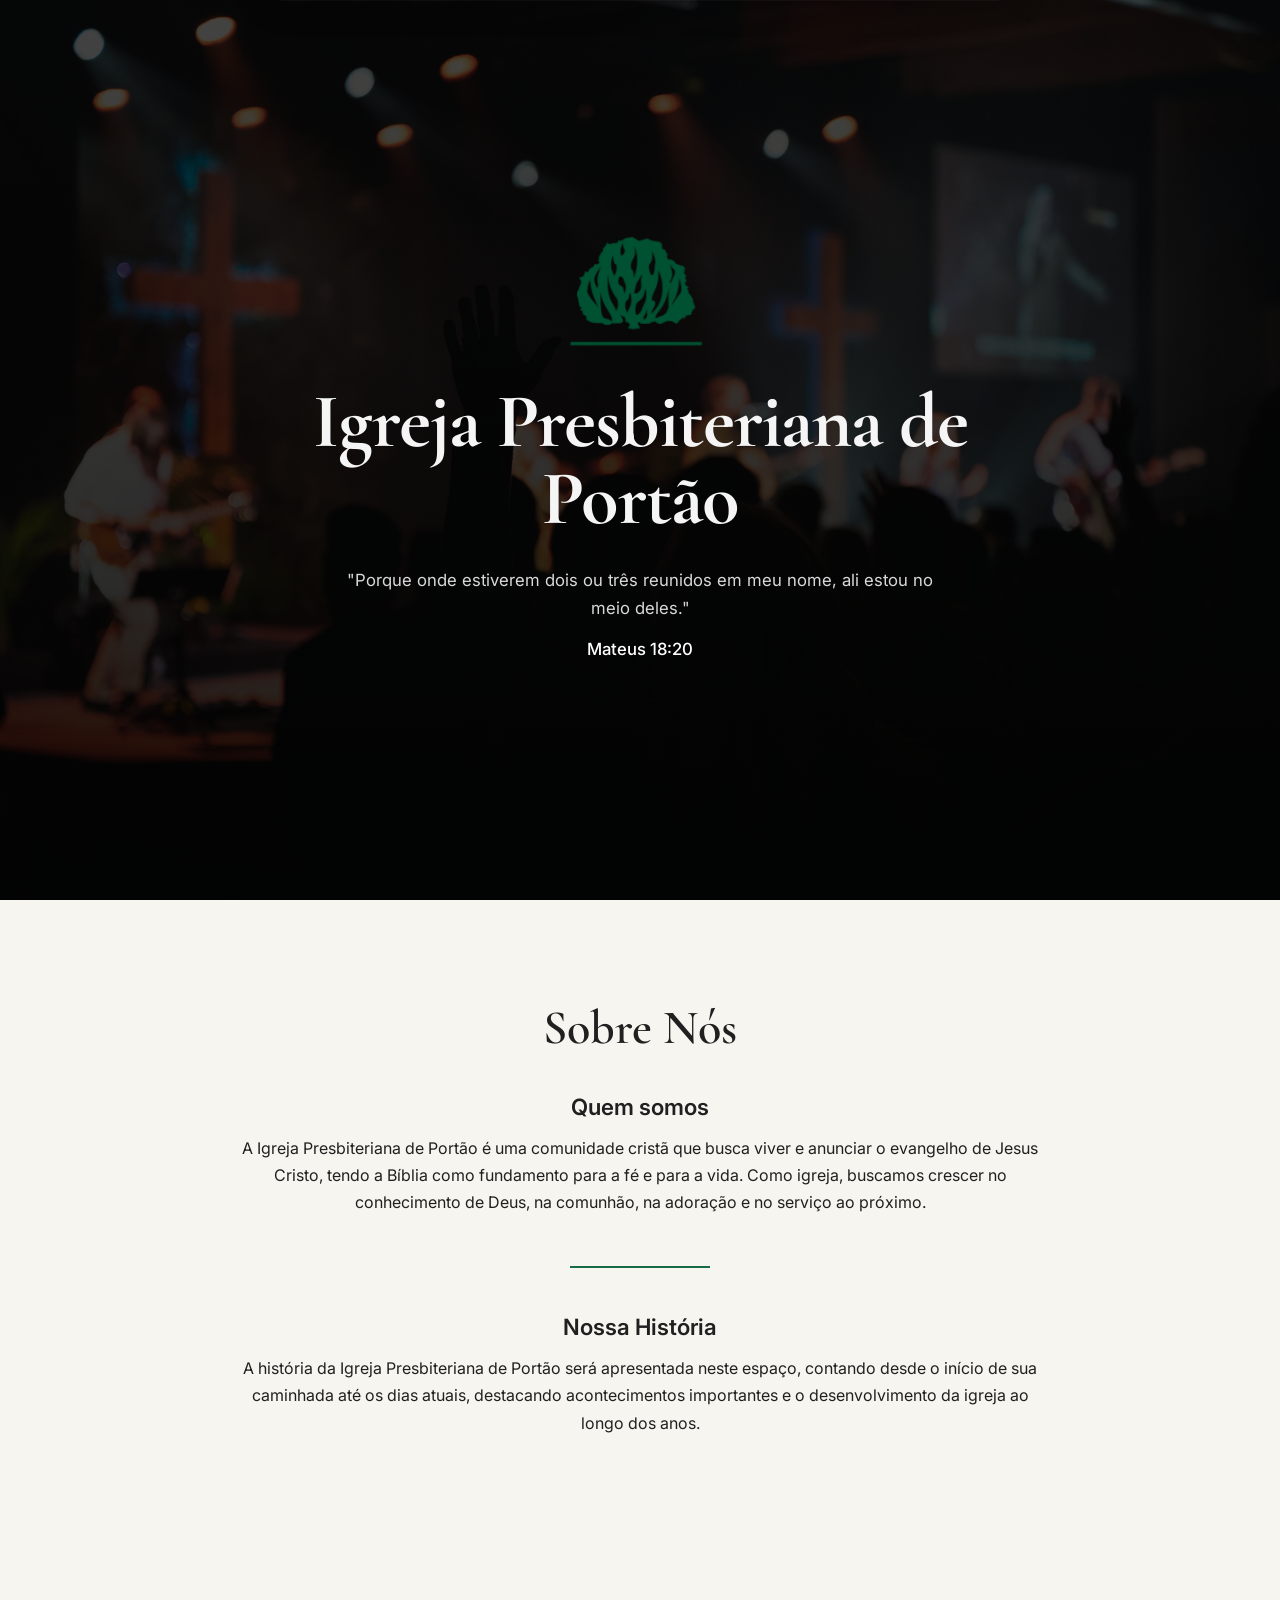
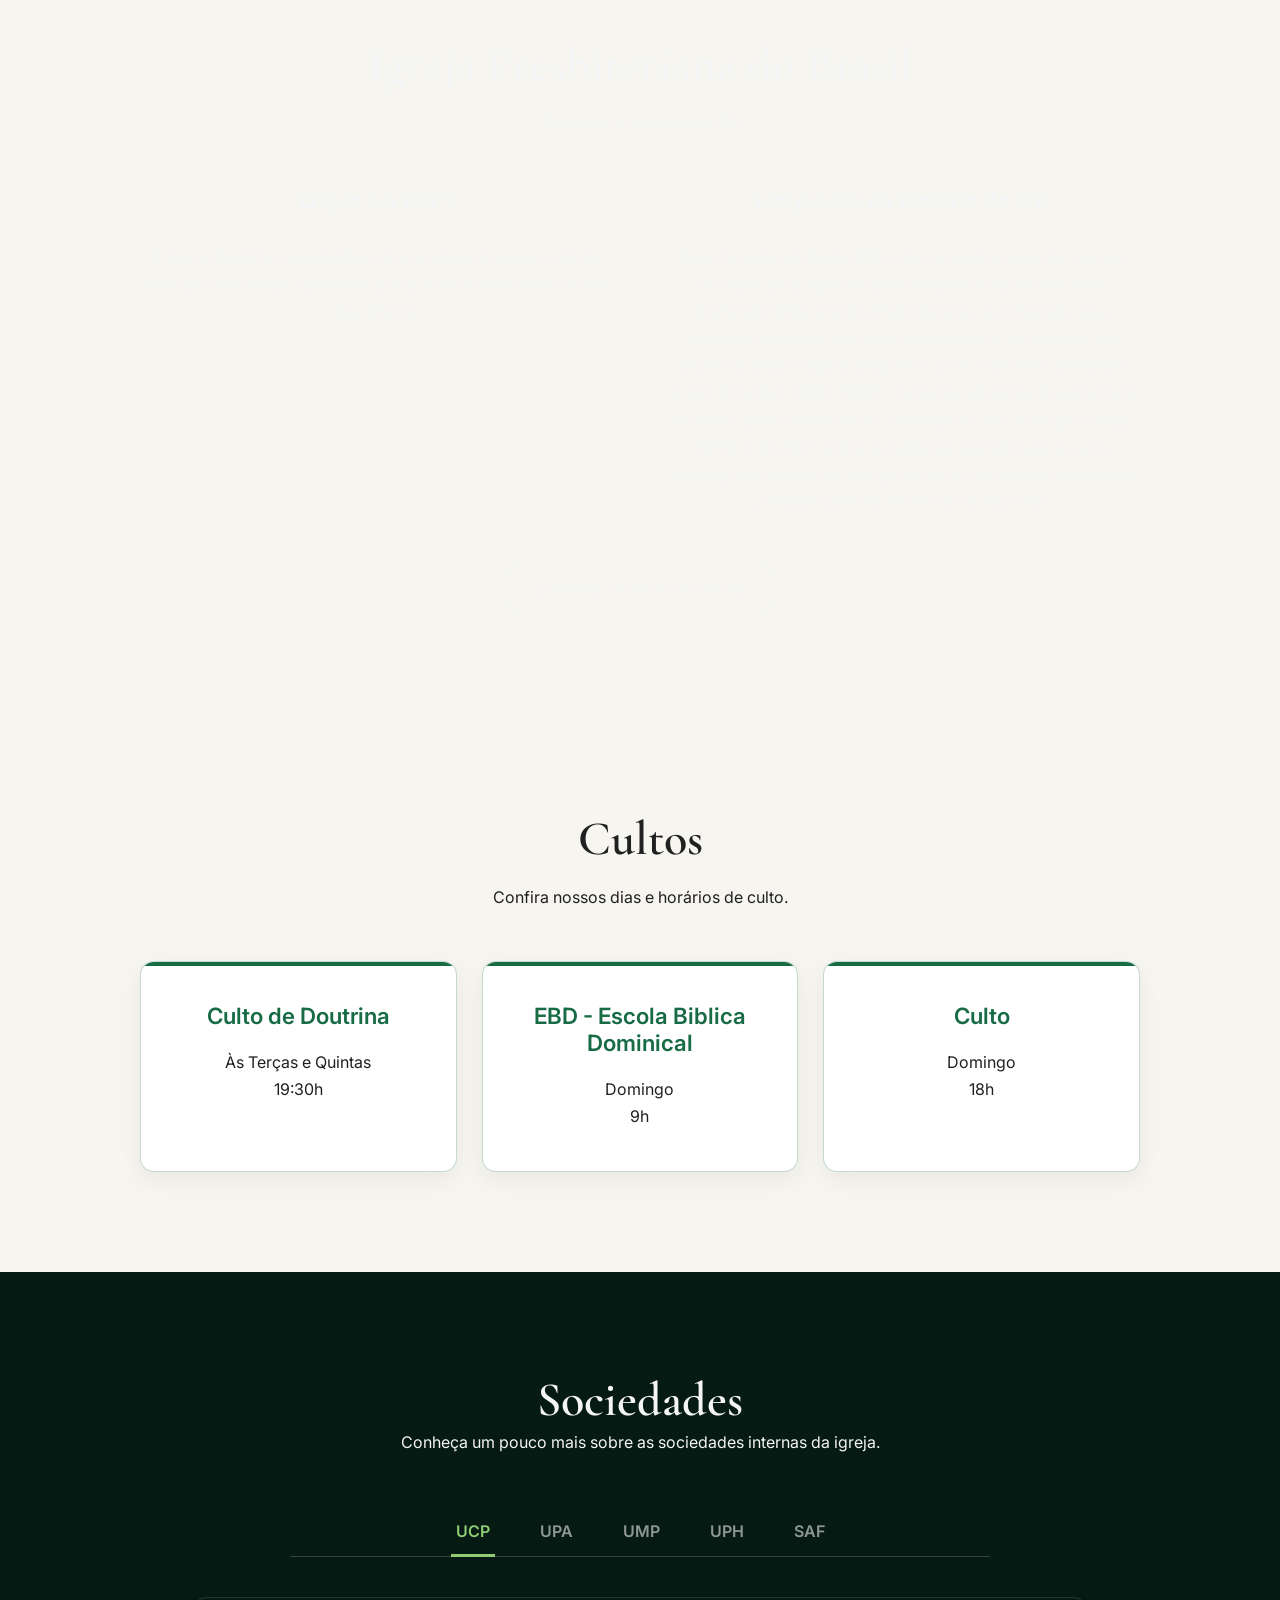
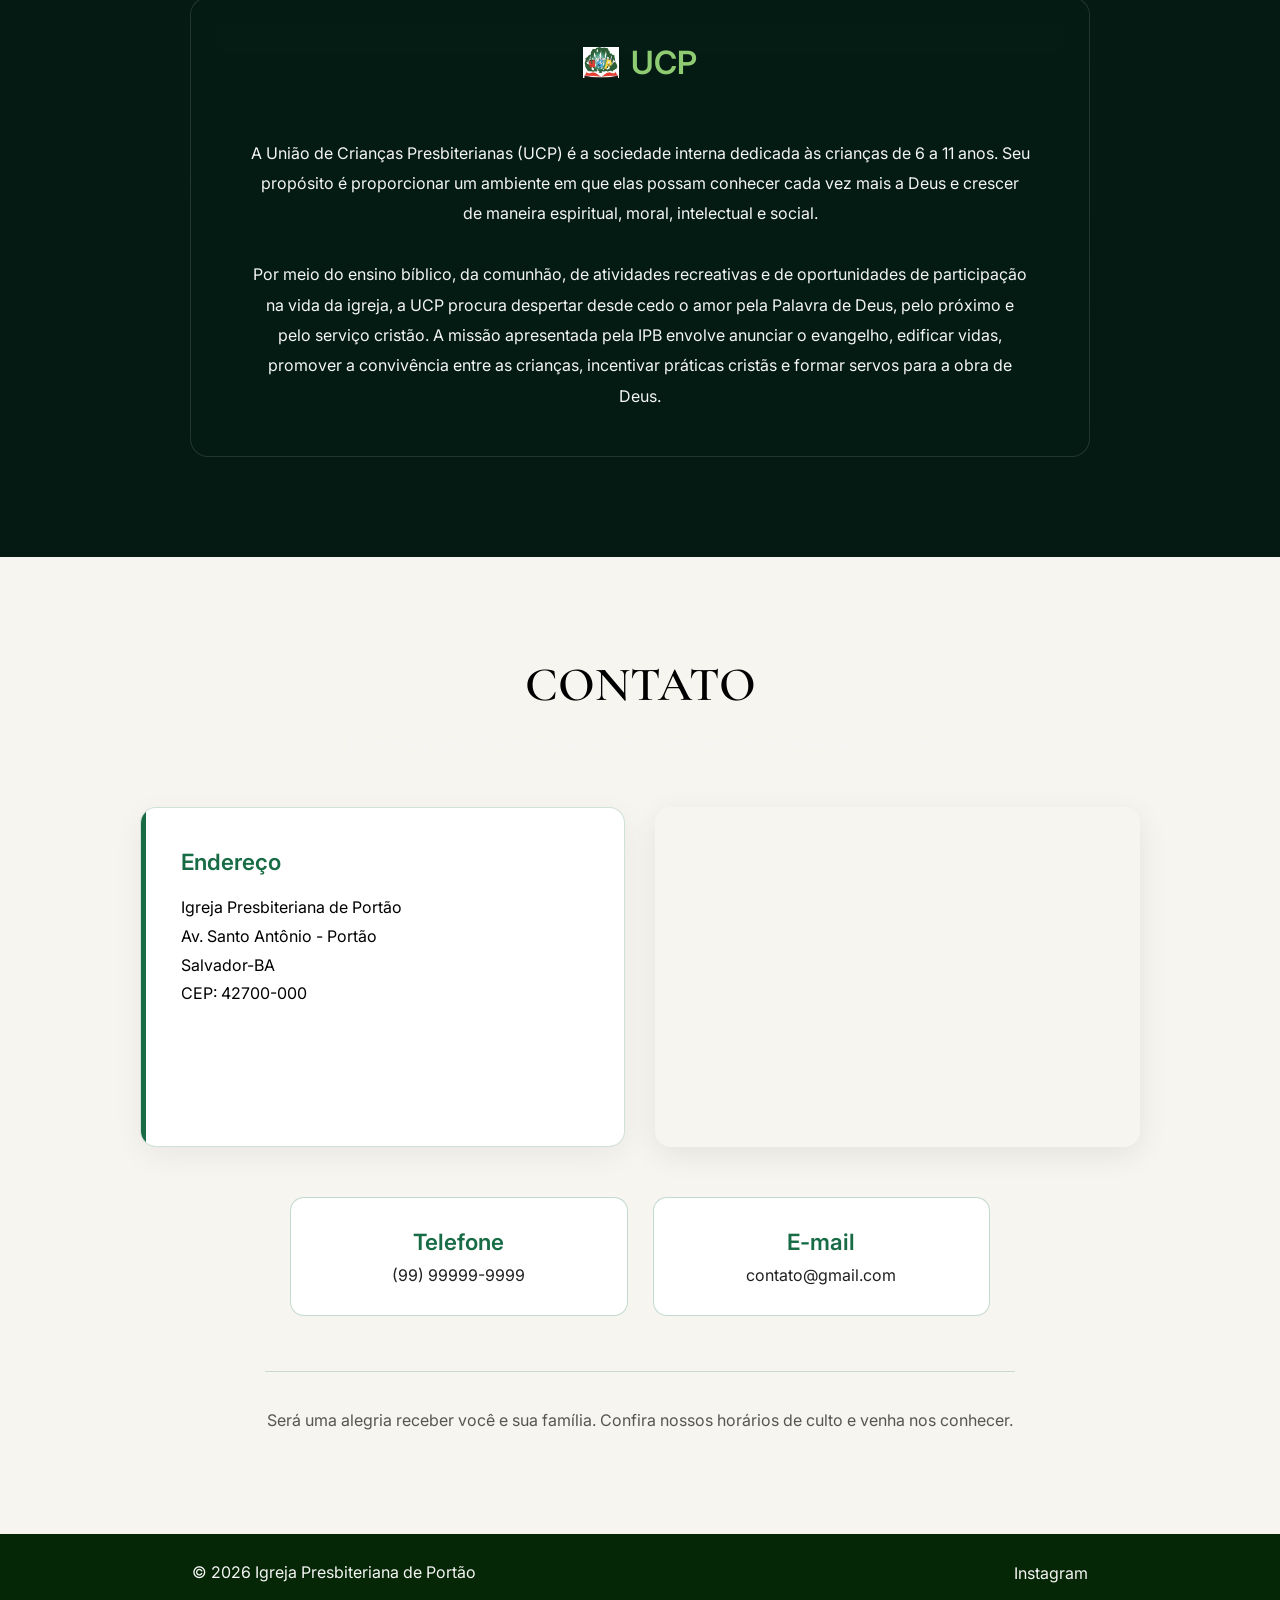
==== commit 1a8325c4: "A estrutura básica seria essa..." ====
--- a/index.html
+++ b/index.html
@@ -27,8 +27,6 @@
                 <li><a href="#ipb">IPB</a></li>
                 <li><a href="#cultos">Cultos</a></li>
                 <li><a href="#sociedades">Sociedades</a></li>
-                <li><a href="#localizacao">Localização</a></li>
-                <!-- <li><a href="#redes-sociais">Redes Sociais</a></li> -->
                 <li><a href="#contato">Contato</a></li>
             </ul>
         </nav>
@@ -272,53 +270,34 @@
 
         <!--Localizacao-->
 
-        <section id="localizacao">
-            <h2>Localização</h2>
-
-            <p>Encontre a Igreja Presbiteriana de Portão e venha nos visitar.</p>
+        <section id="contato">
+            <h2>CONTATO</h2>
+
+            <p class="introducao-contato">
+                Encontre a Igreja Presbiteriana de Portão, entre em contato e venha nos visitar.</p>
 
             <div class="containerlocalizacao">
 
                 <div class="informacoeslocalizacao">
-                    <h3>Como chegar</h3>
+                    <h3>Endereço</h3>
 
                     <address>
-                        Endereço da igreja <br>
-                        Bairro <br>
-                        Salvador-BA
+                        Igreja Presbiteriana de Portão <br>
+                        Av. Santo Antônio - Portão<br>
+                        Salvador-BA <br>
+                        CEP: 42700-000
                     </address>
 
-                    <a href="" target="_blank">
-                        Abrir no Google Maps
-                    </a>
                 </div>    
 
                 <div class="mapa">
-                    <iframe 
-                        src="" 
-                        loading="lazy">
-
+                    <iframe src="https://www.google.com/maps/embed?pb=!1m18!1m12!1m3!1d3889.6235093516984!2d-38.30327812492545!3d-12.867576387438309!2m3!1f0!2f0!3f0!3m2!1i1024!2i768!4f13.1!3m3!1m2!1s0x7163e15e296b379%3A0xb31c2dd21def72e9!2sIgreja%20Presbiteriana%20de%20Port%C3%A3o!5e0!3m2!1spt-BR!2sbr!4v1789766719276!5m2!1spt-BR!2sbr" width="600" height="450" style="border:0;" allowfullscreen="" loading="lazy" referrerpolicy="strict-origin-when-cross-origin">
                     </iframe>
                 </div>
 
             </div>
 
-
-                <div class="informacoesvisita">
-                    <h3>Informações para a sua visita</h3>
-
-                    <p>Informacoes úteis para a sua visita</p>
-                </div>
-
-        </section>
-
-        <!--Contato-->
-
-        <section id="contato">
-            <h2>Contato</h2>
-
-            <p>Entre em contato com a Igreja.</p>
-
+            
             <div class="containercontato">
 
                 <div class="telefone">
@@ -341,6 +320,15 @@
             
             </div>
 
+
+
+                <div class="informacoesvisita">
+                    <p>
+                        Será uma alegria receber você e sua família.
+            Confira nossos horários de culto e venha nos conhecer.
+                    </p>
+                </div>
+
         </section>
 
     </main>
--- a/Web/css/style.css
+++ b/Web/css/style.css
@@ -168,13 +168,13 @@
             rgba(0, 0, 0, 0.88)
         ),
         url(../assets/imagehome.jpg);
-
     background-size: cover;
     background-position: center;
     display: flex;
     flex-direction: column;
     align-items: center;
     justify-content: center;
+    gap: 28px;
     padding: 20px;
     text-align: center;
     color: var(--cor-texto-claro);
@@ -184,7 +184,7 @@
 .simbolo-ipb {
     width: 180px;
     height: auto;
-    margin-bottom: 25px;
+    margin: 0;
     opacity: 0;
     animation: entrarHero 0.8s ease forwards;
 }
@@ -199,7 +199,7 @@
 
 #inicio blockquote {
     max-width: 620px;
-    margin-top: 35px;
+    margin-top: 0;
     font-size: 1.05rem;
     line-height: 1.7;
     color: rgba(255, 255, 255, 0.85);
@@ -208,7 +208,7 @@
 #inicio cite {
     display: block;
     margin-top: 12px;
-    color: var(--cor-destaque);
+    color: #fff;
     font-style: normal;
     font-weight: 500;
 }
@@ -289,6 +289,10 @@
     background-attachment: fixed;
     color: var(--cor-texto-claro);
     text-align: center;
+}
+
+.containeripb h3 {
+    margin-bottom: 30px;
 }
 
 .introducaoipb {
@@ -550,24 +554,33 @@
 
 
 /*************************************************
-    LOCALIZAÇÃO
-*************************************************/
-
-#localizacao {
+    CONTATO
+*************************************************/
+
+#contato {
     background-color: var(--cor-fundo-claro);
-    color: var(--cor-texto-escuro);
+    color: var(--cor-texto-claro);
     text-align: center;
 }
 
-.containerlocalizacao {
+#contato > h2 {
+    color: black;
+}
+
+.containerlocalizacao{
     max-width: 1000px;
     margin: 50px auto 0;
     display: grid;
     grid-template-columns: 1fr 1fr;
-    gap: 40px;
-}
-
-.informacoeslocalizacao {
+    gap: 30px;
+}
+
+.introducao-contato {
+    max-width: 700px;
+    margin: 0 auto;
+}
+
+.informacoeslocalizacao{
     position: relative;
     padding: 40px;
     text-align: left;
@@ -575,7 +588,7 @@
     border: 1px solid rgba(23, 107, 69, 0.2);
     border-radius: 16px;
     box-shadow: 0 8px 30px rgba(0, 0, 0, 0.06);
-    overflow: hidden;;
+    overflow: hidden;
 }
 
 .informacoeslocalizacao::before {
@@ -589,7 +602,7 @@
 }
 
 .informacoeslocalizacao h3 {
-    margin-bottom: 20px;
+    margin-bottom: 18px;
     color: var(--cor-principal);
 }
 
@@ -597,26 +610,27 @@
     margin-bottom: 25px;
     font-style: normal;
     line-height: 1.8;
+    color: black;
 }
 
 .informacoeslocalizacao a {
     display: inline-block;
-    padding: 12px 20px;
+    padding: 11px 18px;
     background-color: var(--cor-principal);
     color: var(--cor-texto-claro);
     text-decoration: none;
     border-radius: 8px;
     font-weight: 500;
-    transition: transform 0.3s ease, background-color 0.3s ease;
+    transition: background-color 0.3s ease, transform 0.3s ease;
 }
 
 .informacoeslocalizacao a:hover {
+    background-color: var(--cor-fundo-escuro);
     transform: translateY(-2px);
-    background-color: var(--cor-fundo-escuro);
 }
 
 .mapa {
-    min-height: 350px;
+    min-height: 340px;
     border-radius: 16px;
     overflow: hidden;
     box-shadow: 0 8px 30px rgba(0, 0, 0, 0.08);
@@ -626,54 +640,61 @@
     display: block;
     width: 100%;
     height: 100%;
+    min-height: 340px;
     border: 0;
-    min-height: 350px;
-}
-
-.informacoesvisita {
-    max-width: 750px;
-    margin: 60px auto 0;
-    padding-top: 40px;
-    border-top: 1px solid rgba(23, 107, 69, 0.2);
-}
-
-.informacoesvisita h3 {
-    margin-bottom: 15px;
-    color: var(--cor-principal);
-}
-
-.informacoesvisita p {
-    color: rgba(32, 32, 32, 0.75);
-}
-
-
-/*************************************************
-    CONTATO
-*************************************************/
-
-#contato {
-    background-color: #272727;
-    color: var(--cor-texto-claro);
-    text-align: center;
-}
-
-.containercontato {
+}
+
+.containercontato{
     max-width: 700px;
     margin: 50px auto 0;
     display: grid;
     grid-template-columns: repeat(2, 1fr);
-    gap: 30px;
-}
-
-.containercontato > div {
+    gap: 25px;
+}
+
+.containercontato > div{
     padding: 30px 20px;
-    border: 1px solid var(--cor-destaque);
-    border-radius: 10px;
+    background-color: #ffffff;
+    border: 1px solid rgba(23, 107, 69, 0.25);
+    border-radius: 14px;
+    transition: border-color 0.3s ease, box-shadow 0.3s ease;
+}
+
+.containercontato > div:hover {
+    border-color: var(--cor-principal);
+    box-shadow: 0 8px 25px rgba(0, 0, 0, 0.07)
+}
+
+.containercontato h3{
+    margin-bottom: 10px;
+    color: var(--cor-principal);
 }
 
 .containercontato a {
-    color: var(--cor-texto-claro);
+    color: var(--cor-texto-escuro);
     text-decoration: none;
+    transition: color 0.3s ease;
+}
+
+
+.containercontato a:hover {
+    color: var(--cor-principal);
+}
+
+.informacoesvisita {
+    max-width: 750px;
+    margin: 55px auto 0;
+    padding-top: 35px;
+    border-top: 1px solid rgba(23, 107, 69, 0.2);
+}
+
+.informacoesvisita h3 {
+    margin-bottom: 12px;
+    color: var(--cor-principal);
+}
+
+.informacoesvisita p {
+    color: rgba(32, 32, 32, 0.75);
 }
 
 
@@ -870,7 +891,8 @@
         position: absolute;
         top: 60px;
         right: 15px;
-        width: 220px;
+        height: 300px;
+        width: 250px;
         padding: 20px;
         z-index: 1002;
     }
@@ -996,6 +1018,14 @@
         font-size: 0.95rem;
         line-height: 1.75;
     }
+    
+
+    /***********Contato***************/
+
+    .containerlocalizacao, 
+    .containercontato{
+        grid-template-columns: 1fr;
+    }
 
     .informacoeslocalizacao {
         padding: 30px 25px;
